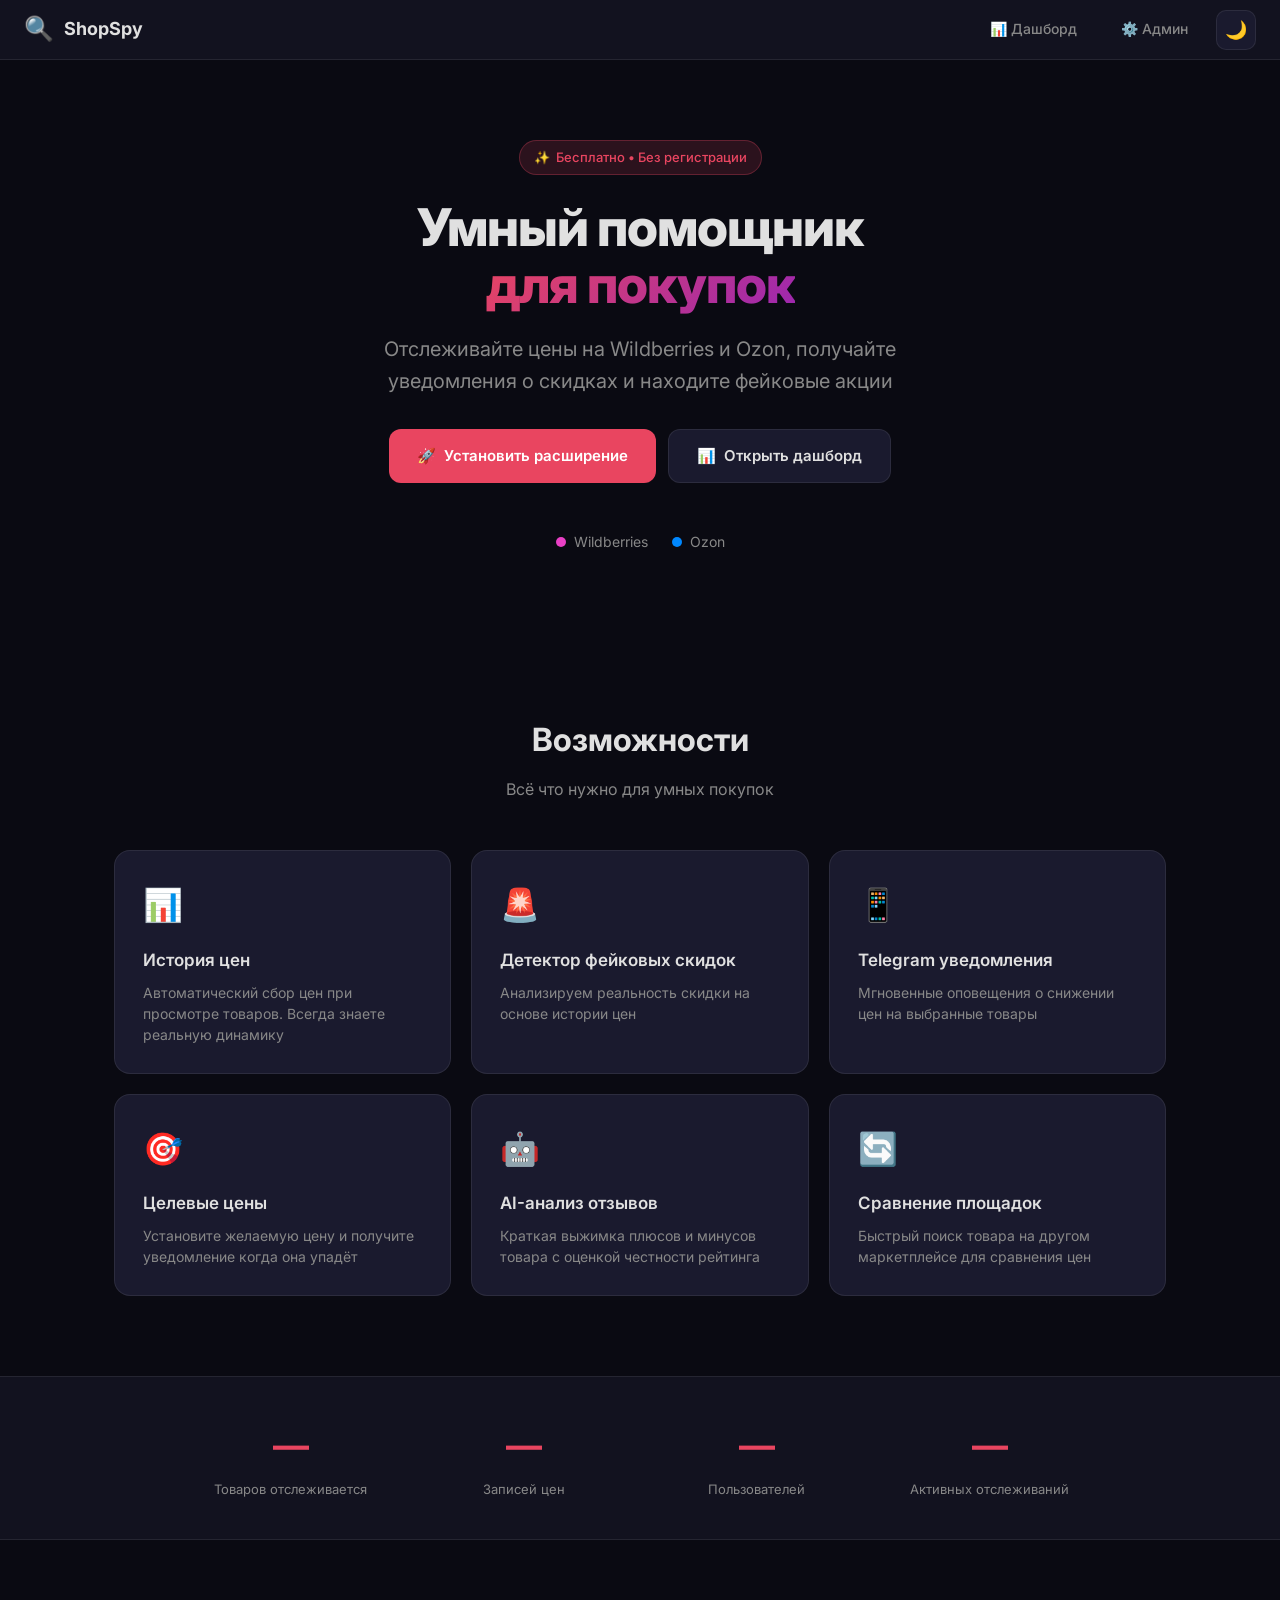
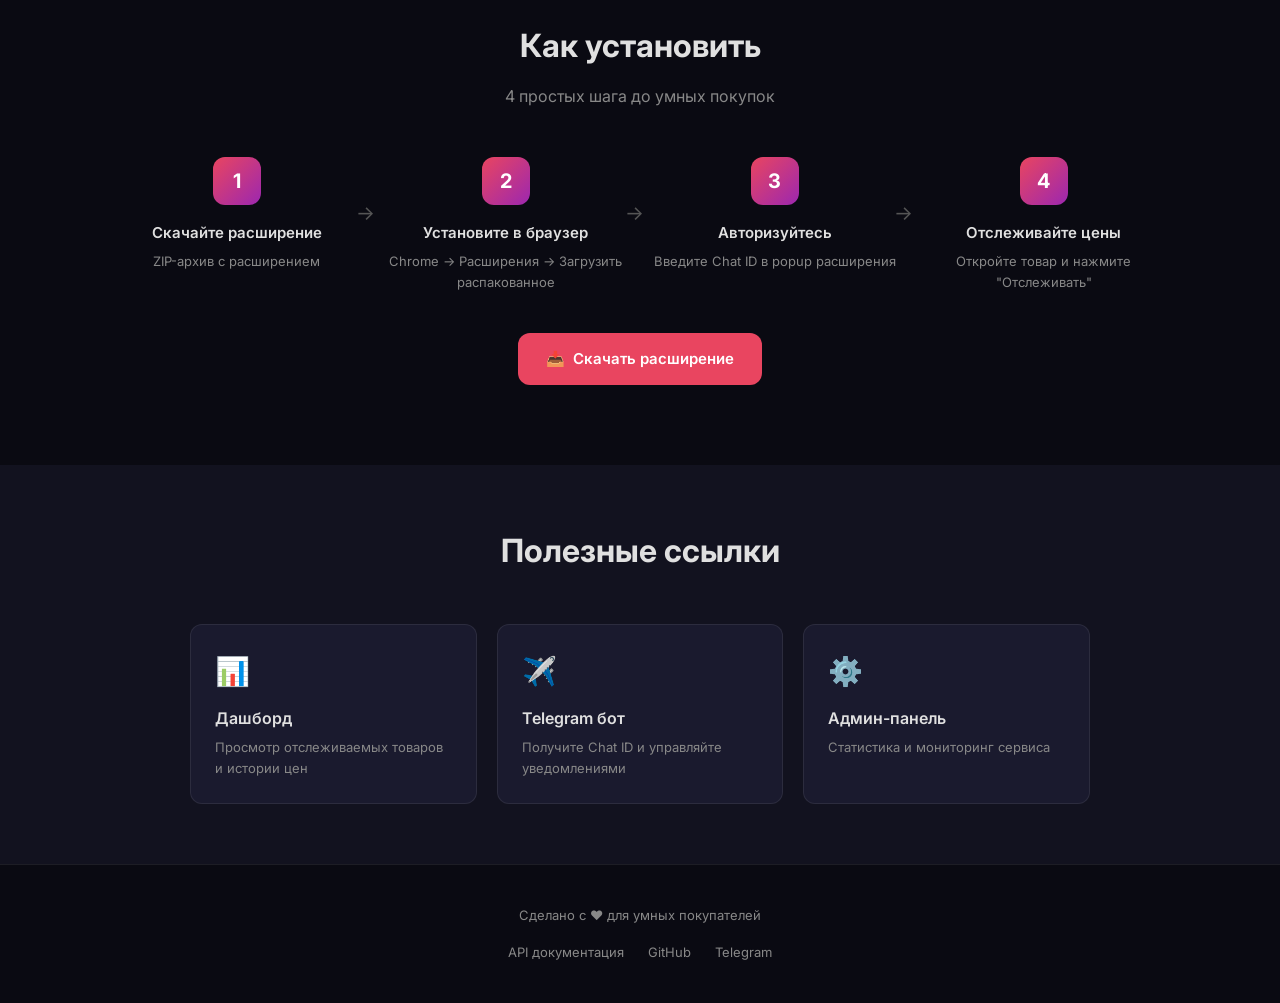
==== templates/index.html @ 230bd9a2 "add main page" ====
<!doctype html>
<html lang="ru">
<head>
    <meta charset="utf-8" />
    <meta name="viewport" content="width=device-width, initial-scale=1" />
    <title>ShopSpy — Умный помощник покупателя</title>
    <link href="https://fonts.googleapis.com/css2?family=Inter:wght@400;500;600;700;800&display=swap" rel="stylesheet" />
    <style>
        :root {
            --bg: #0a0a12;
            --bg-secondary: #12121f;
            --card: #1a1a2e;
            --border: rgba(255, 255, 255, 0.08);
            --accent: #e94560;
            --accent-hover: #d13a52;
            --green: #4caf50;
            --blue: #2196f3;
            --purple: #9c27b0;
            --telegram: #0088cc;
            --wb: #e940c5;
            --ozon: #0088ff;
            --text: #e0e0e0;
            --text-secondary: #888;
            --muted: #555;
        }

        [data-theme="light"] {
            --bg: #f8f9fa;
            --bg-secondary: #ffffff;
            --card: #ffffff;
            --border: rgba(0, 0, 0, 0.08);
            --text: #1a1a2e;
            --text-secondary: #666;
            --muted: #999;
        }

        * {
            margin: 0;
            padding: 0;
            box-sizing: border-box;
        }

        body {
            background: var(--bg);
            color: var(--text);
            font-family: "Inter", -apple-system, BlinkMacSystemFont, sans-serif;
            min-height: 100vh;
            line-height: 1.6;
        }

        .nav {
            background: var(--bg-secondary);
            border-bottom: 1px solid var(--border);
            padding: 0 24px;
            display: flex;
            align-items: center;
            justify-content: space-between;
            height: 60px;
            position: sticky;
            top: 0;
            z-index: 100;
        }

        .nav-brand {
            display: flex;
            align-items: center;
            gap: 10px;
            font-weight: 700;
            font-size: 18px;
            color: var(--text);
            text-decoration: none;
        }

        .nav-brand-icon {
            font-size: 24px;
        }

        .nav-actions {
            display: flex;
            align-items: center;
            gap: 12px;
        }

        .nav-link {
            padding: 8px 16px;
            border-radius: 8px;
            font-size: 14px;
            font-weight: 500;
            color: var(--text-secondary);
            text-decoration: none;
            transition: all 0.15s;
        }

        .nav-link:hover {
            background: var(--border);
            color: var(--text);
        }

        .theme-toggle {
            width: 40px;
            height: 40px;
            border-radius: 10px;
            border: 1px solid var(--border);
            background: var(--card);
            color: var(--text);
            font-size: 18px;
            cursor: pointer;
            display: flex;
            align-items: center;
            justify-content: center;
            transition: all 0.15s;
        }

        .theme-toggle:hover {
            background: var(--border);
        }

        .hero {
            padding: 80px 24px;
            text-align: center;
            max-width: 900px;
            margin: 0 auto;
        }

        .hero-badge {
            display: inline-flex;
            align-items: center;
            gap: 6px;
            padding: 6px 14px;
            background: rgba(233, 69, 96, 0.15);
            border: 1px solid rgba(233, 69, 96, 0.3);
            border-radius: 20px;
            font-size: 13px;
            font-weight: 500;
            color: var(--accent);
            margin-bottom: 24px;
        }

        .hero h1 {
            font-size: 52px;
            font-weight: 800;
            line-height: 1.1;
            margin-bottom: 20px;
            letter-spacing: -1px;
        }

        .hero h1 span {
            background: linear-gradient(135deg, var(--accent), var(--purple));
            -webkit-background-clip: text;
            -webkit-text-fill-color: transparent;
            background-clip: text;
        }

        .hero-subtitle {
            font-size: 20px;
            color: var(--text-secondary);
            max-width: 600px;
            margin: 0 auto 32px;
        }

        .hero-actions {
            display: flex;
            gap: 12px;
            justify-content: center;
            flex-wrap: wrap;
        }

        .btn {
            display: inline-flex;
            align-items: center;
            gap: 8px;
            padding: 14px 28px;
            border-radius: 12px;
            font-size: 15px;
            font-weight: 600;
            cursor: pointer;
            transition: all 0.15s;
            text-decoration: none;
            border: none;
        }

        .btn-primary {
            background: var(--accent);
            color: #fff;
        }

        .btn-primary:hover {
            background: var(--accent-hover);
            transform: translateY(-2px);
        }

        .btn-secondary {
            background: var(--card);
            color: var(--text);
            border: 1px solid var(--border);
        }

        .btn-secondary:hover {
            background: var(--border);
        }

        .platforms {
            display: flex;
            justify-content: center;
            gap: 24px;
            margin-top: 48px;
        }

        .platform-item {
            display: flex;
            align-items: center;
            gap: 8px;
            font-size: 14px;
            color: var(--text-secondary);
        }

        .platform-dot {
            width: 10px;
            height: 10px;
            border-radius: 50%;
        }

        .platform-dot.wb { background: var(--wb); }
        .platform-dot.ozon { background: var(--ozon); }

        .section {
            padding: 80px 24px;
            max-width: 1100px;
            margin: 0 auto;
        }

        .section-header {
            text-align: center;
            margin-bottom: 48px;
        }

        .section-title {
            font-size: 32px;
            font-weight: 700;
            margin-bottom: 12px;
        }

        .section-subtitle {
            font-size: 16px;
            color: var(--text-secondary);
        }

        .features-grid {
            display: grid;
            grid-template-columns: repeat(3, 1fr);
            gap: 20px;
        }

        .feature-card {
            background: var(--card);
            border: 1px solid var(--border);
            border-radius: 16px;
            padding: 28px;
            transition: all 0.2s;
        }

        .feature-card:hover {
            transform: translateY(-4px);
            border-color: rgba(255, 255, 255, 0.15);
        }

        .feature-icon {
            font-size: 32px;
            margin-bottom: 16px;
        }

        .feature-title {
            font-size: 17px;
            font-weight: 600;
            margin-bottom: 8px;
        }

        .feature-desc {
            font-size: 14px;
            color: var(--text-secondary);
            line-height: 1.5;
        }

        .steps {
            display: grid;
            grid-template-columns: repeat(4, 1fr);
            gap: 24px;
        }

        .step {
            text-align: center;
            position: relative;
        }

        .step:not(:last-child)::after {
            content: "→";
            position: absolute;
            right: -16px;
            top: 40px;
            font-size: 20px;
            color: var(--muted);
        }

        .step-num {
            width: 48px;
            height: 48px;
            border-radius: 12px;
            background: linear-gradient(135deg, var(--accent), var(--purple));
            color: #fff;
            font-size: 20px;
            font-weight: 700;
            display: flex;
            align-items: center;
            justify-content: center;
            margin: 0 auto 16px;
        }

        .step-title {
            font-size: 15px;
            font-weight: 600;
            margin-bottom: 6px;
        }

        .step-desc {
            font-size: 13px;
            color: var(--text-secondary);
        }

        .stats-bar {
            background: var(--bg-secondary);
            border-top: 1px solid var(--border);
            border-bottom: 1px solid var(--border);
            padding: 40px 24px;
        }

        .stats-grid {
            display: grid;
            grid-template-columns: repeat(4, 1fr);
            gap: 32px;
            max-width: 900px;
            margin: 0 auto;
            text-align: center;
        }

        .stat-value {
            font-size: 36px;
            font-weight: 700;
            color: var(--accent);
        }

        .stat-label {
            font-size: 13px;
            color: var(--text-secondary);
            margin-top: 4px;
        }

        .links-section {
            background: var(--bg-secondary);
            padding: 60px 24px;
        }

        .links-grid {
            display: grid;
            grid-template-columns: repeat(3, 1fr);
            gap: 20px;
            max-width: 900px;
            margin: 0 auto;
        }

        .link-card {
            background: var(--card);
            border: 1px solid var(--border);
            border-radius: 12px;
            padding: 24px;
            text-decoration: none;
            transition: all 0.15s;
        }

        .link-card:hover {
            border-color: var(--accent);
            transform: translateY(-2px);
        }

        .link-icon {
            font-size: 28px;
            margin-bottom: 12px;
        }

        .link-title {
            font-size: 16px;
            font-weight: 600;
            color: var(--text);
            margin-bottom: 6px;
        }

        .link-desc {
            font-size: 13px;
            color: var(--text-secondary);
        }

        .footer {
            padding: 40px 24px;
            text-align: center;
            border-top: 1px solid var(--border);
        }

        .footer-text {
            font-size: 13px;
            color: var(--text-secondary);
        }

        .footer-links {
            display: flex;
            justify-content: center;
            gap: 24px;
            margin-top: 16px;
        }

        .footer-links a {
            font-size: 13px;
            color: var(--text-secondary);
            text-decoration: none;
        }

        .footer-links a:hover {
            color: var(--accent);
        }

        @media (max-width: 900px) {
            .features-grid { grid-template-columns: repeat(2, 1fr); }
            .steps { grid-template-columns: repeat(2, 1fr); }
            .step:not(:last-child)::after { display: none; }
            .stats-grid { grid-template-columns: repeat(2, 1fr); }
            .links-grid { grid-template-columns: 1fr; }
        }

        @media (max-width: 600px) {
            .hero { padding: 60px 20px; }
            .hero h1 { font-size: 36px; }
            .hero-subtitle { font-size: 16px; }
            .features-grid { grid-template-columns: 1fr; }
            .steps { grid-template-columns: 1fr; }
            .stats-grid { grid-template-columns: 1fr 1fr; }
            .platforms { flex-direction: column; gap: 12px; }
        }
    </style>
</head>
<body>
    <nav class="nav">
        <a href="/" class="nav-brand">
            <span class="nav-brand-icon">🔍</span>
            <span>ShopSpy</span>
        </a>
        <div class="nav-actions">
            <a href="/dashboard" class="nav-link">📊 Дашборд</a>
            <a href="/admin" class="nav-link">⚙️ Админ</a>
            <button class="theme-toggle" onclick="toggleTheme()" id="theme-toggle">🌙</button>
        </div>
    </nav>

    <section class="hero">
        <div class="hero-badge">
            <span>✨</span>
            <span>Бесплатно • Без регистрации</span>
        </div>
        <h1>Умный помощник<br><span>для покупок</span></h1>
        <p class="hero-subtitle">
            Отслеживайте цены на Wildberries и Ozon, получайте уведомления о скидках и находите фейковые акции
        </p>
        <div class="hero-actions">
            <a href="#install" class="btn btn-primary">
                <span>🚀</span>
                <span>Установить расширение</span>
            </a>
            <a href="/dashboard" class="btn btn-secondary">
                <span>📊</span>
                <span>Открыть дашборд</span>
            </a>
        </div>
        <div class="platforms">
            <div class="platform-item">
                <div class="platform-dot wb"></div>
                <span>Wildberries</span>
            </div>
            <div class="platform-item">
                <div class="platform-dot ozon"></div>
                <span>Ozon</span>
            </div>
        </div>
    </section>

    <section class="section">
        <div class="section-header">
            <h2 class="section-title">Возможности</h2>
            <p class="section-subtitle">Всё что нужно для умных покупок</p>
        </div>
        <div class="features-grid">
            <div class="feature-card">
                <div class="feature-icon">📊</div>
                <h3 class="feature-title">История цен</h3>
                <p class="feature-desc">Автоматический сбор цен при просмотре товаров. Всегда знаете реальную динамику</p>
            </div>
            <div class="feature-card">
                <div class="feature-icon">🚨</div>
                <h3 class="feature-title">Детектор фейковых скидок</h3>
                <p class="feature-desc">Анализируем реальность скидки на основе истории цен</p>
            </div>
            <div class="feature-card">
                <div class="feature-icon">📱</div>
                <h3 class="feature-title">Telegram уведомления</h3>
                <p class="feature-desc">Мгновенные оповещения о снижении цен на выбранные товары</p>
            </div>
            <div class="feature-card">
                <div class="feature-icon">🎯</div>
                <h3 class="feature-title">Целевые цены</h3>
                <p class="feature-desc">Установите желаемую цену и получите уведомление когда она упадёт</p>
            </div>
            <div class="feature-card">
                <div class="feature-icon">🤖</div>
                <h3 class="feature-title">AI-анализ отзывов</h3>
                <p class="feature-desc">Краткая выжимка плюсов и минусов товара с оценкой честности рейтинга</p>
            </div>
            <div class="feature-card">
                <div class="feature-icon">🔄</div>
                <h3 class="feature-title">Сравнение площадок</h3>
                <p class="feature-desc">Быстрый поиск товара на другом маркетплейсе для сравнения цен</p>
            </div>
        </div>
    </section>

    <section class="stats-bar">
        <div class="stats-grid">
            <div>
                <div class="stat-value" id="stat-products">—</div>
                <div class="stat-label">Товаров отслеживается</div>
            </div>
            <div>
                <div class="stat-value" id="stat-records">—</div>
                <div class="stat-label">Записей цен</div>
            </div>
            <div>
                <div class="stat-value" id="stat-users">—</div>
                <div class="stat-label">Пользователей</div>
            </div>
            <div>
                <div class="stat-value" id="stat-alerts">—</div>
                <div class="stat-label">Активных отслеживаний</div>
            </div>
        </div>
    </section>

    <section class="section" id="install">
        <div class="section-header">
            <h2 class="section-title">Как установить</h2>
            <p class="section-subtitle">4 простых шага до умных покупок</p>
        </div>
        <div class="steps">
            <div class="step">
                <div class="step-num">1</div>
                <h3 class="step-title">Скачайте расширение</h3>
                <p class="step-desc">ZIP-архив с расширением</p>
            </div>
            <div class="step">
                <div class="step-num">2</div>
                <h3 class="step-title">Установите в браузер</h3>
                <p class="step-desc">Chrome → Расширения → Загрузить распакованное</p>
            </div>
            <div class="step">
                <div class="step-num">3</div>
                <h3 class="step-title">Авторизуйтесь</h3>
                <p class="step-desc">Введите Chat ID в popup расширения</p>
            </div>
            <div class="step">
                <div class="step-num">4</div>
                <h3 class="step-title">Отслеживайте цены</h3>
                <p class="step-desc">Откройте товар и нажмите "Отслеживать"</p>
            </div>
        </div>
        <div style="text-align: center; margin-top: 40px;">
            <a href="/dist/shopspy-extension.zip" class="btn btn-primary" download>
                <span>📥</span>
                <span>Скачать расширение</span>
            </a>
        </div>
    </section>

    <section class="links-section">
        <div class="section-header">
            <h2 class="section-title">Полезные ссылки</h2>
        </div>
        <div class="links-grid">
            <a href="/dashboard" class="link-card">
                <div class="link-icon">📊</div>
                <h3 class="link-title">Дашборд</h3>
                <p class="link-desc">Просмотр отслеживаемых товаров и истории цен</p>
            </a>
            <a href="https://t.me/shopspy_bot" target="_blank" class="link-card">
                <div class="link-icon">✈️</div>
                <h3 class="link-title">Telegram бот</h3>
                <p class="link-desc">Получите Chat ID и управляйте уведомлениями</p>
            </a>
            <a href="/admin" class="link-card">
                <div class="link-icon">⚙️</div>
                <h3 class="link-title">Админ-панель</h3>
                <p class="link-desc">Статистика и мониторинг сервиса</p>
            </a>
        </div>
    </section>

    <footer class="footer">
        <p class="footer-text">Сделано с ❤️ для умных покупателей</p>
        <div class="footer-links">
            <a href="/docs">API документация</a>
            <a href="https://github.com" target="_blank">GitHub</a>
            <a href="https://t.me/shopspy_bot" target="_blank">Telegram</a>
        </div>
    </footer>

    <script>
        function toggleTheme() {
            const html = document.documentElement;
            const btn = document.getElementById('theme-toggle');
            const isDark = html.getAttribute('data-theme') !== 'light';
            html.setAttribute('data-theme', isDark ? 'light' : 'dark');
            btn.textContent = isDark ? '☀️' : '🌙';
            localStorage.setItem('theme', isDark ? 'light' : 'dark');
        }

        (function() {
            const saved = localStorage.getItem('theme');
            if (saved) {
                document.documentElement.setAttribute('data-theme', saved);
                document.getElementById('theme-toggle').textContent = saved === 'light' ? '☀️' : '🌙';
            }
        })();

        async function loadStats() {
            try {
                const resp = await fetch('/api/stats');
                const data = await resp.json();
                document.getElementById('stat-products').textContent = data.unique_products || 0;
                document.getElementById('stat-records').textContent = data.total_records || 0;
                document.getElementById('stat-users').textContent = data.telegram_users || 0;
                document.getElementById('stat-alerts').textContent = data.active_alerts || 0;
            } catch (e) {
                console.error('Failed to load stats:', e);
            }
        }

        document.addEventListener('DOMContentLoaded', loadStats);
    </script>
</body>
</html>
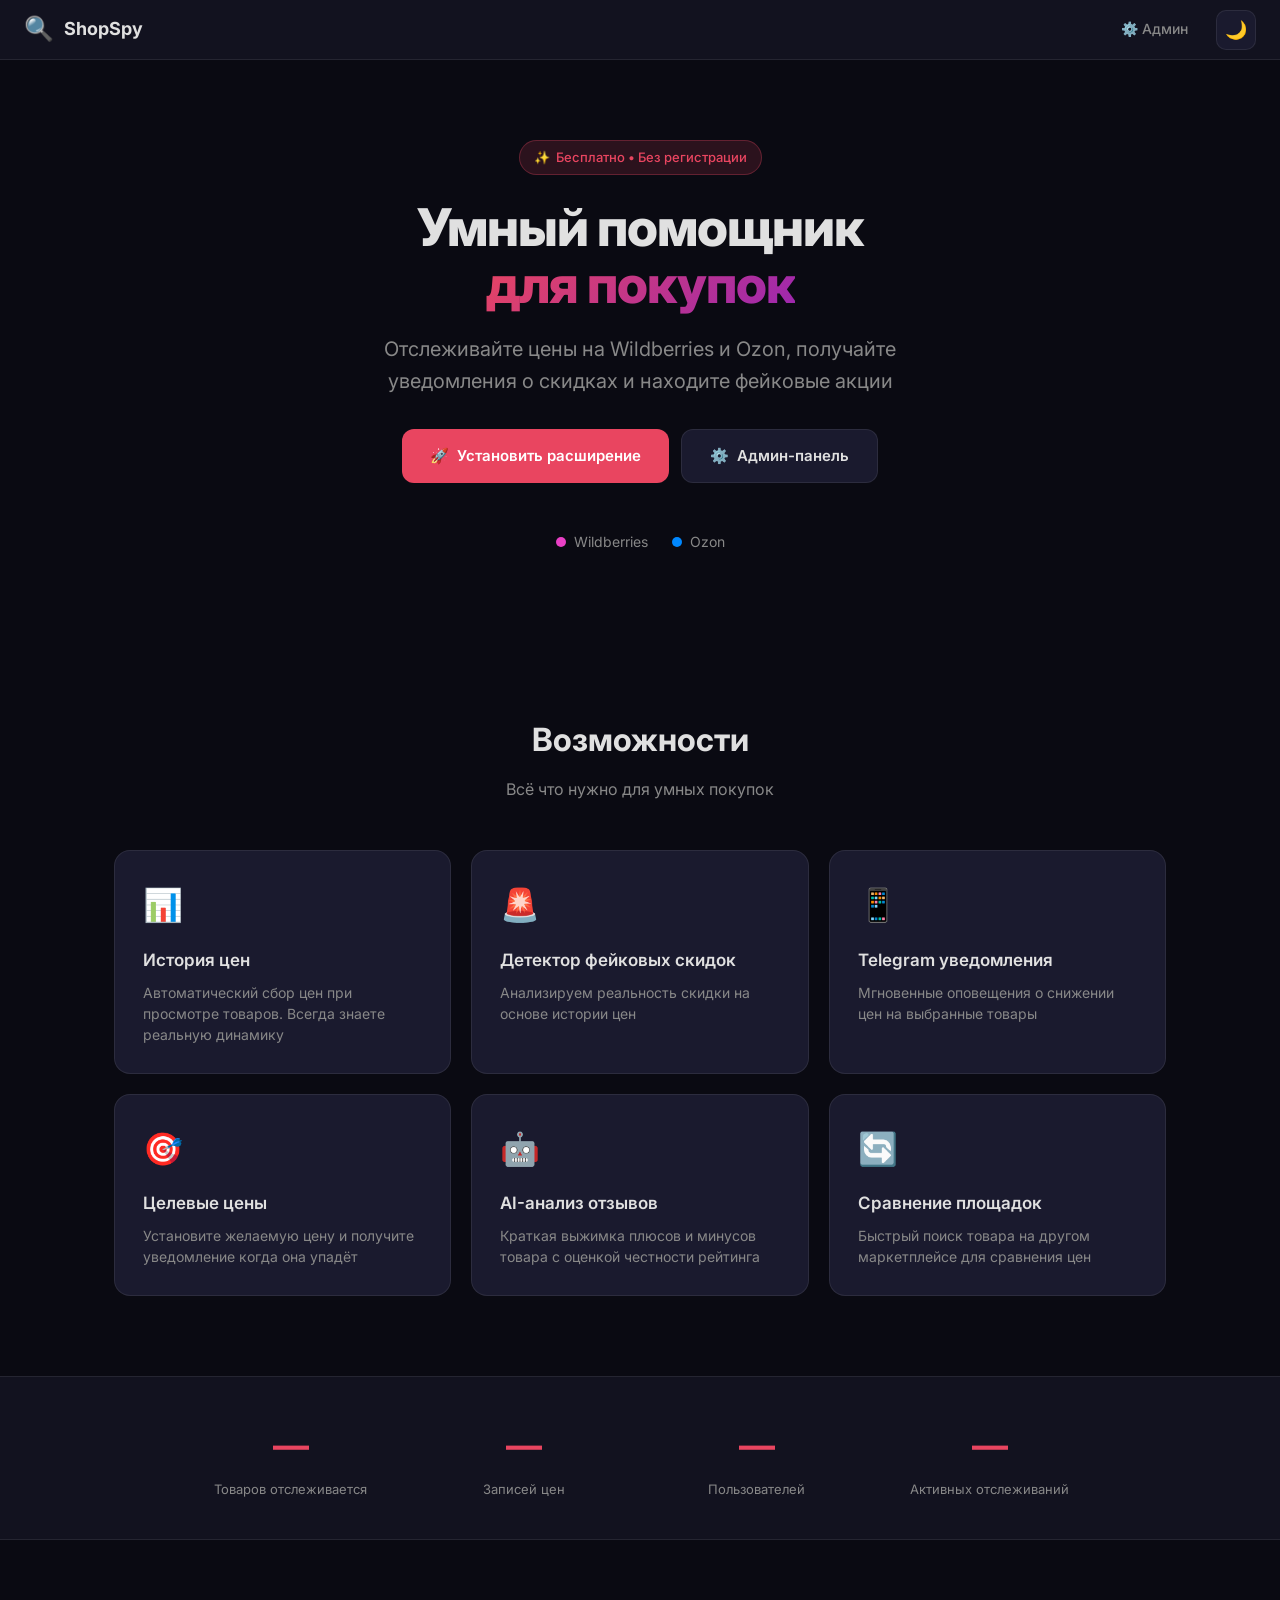
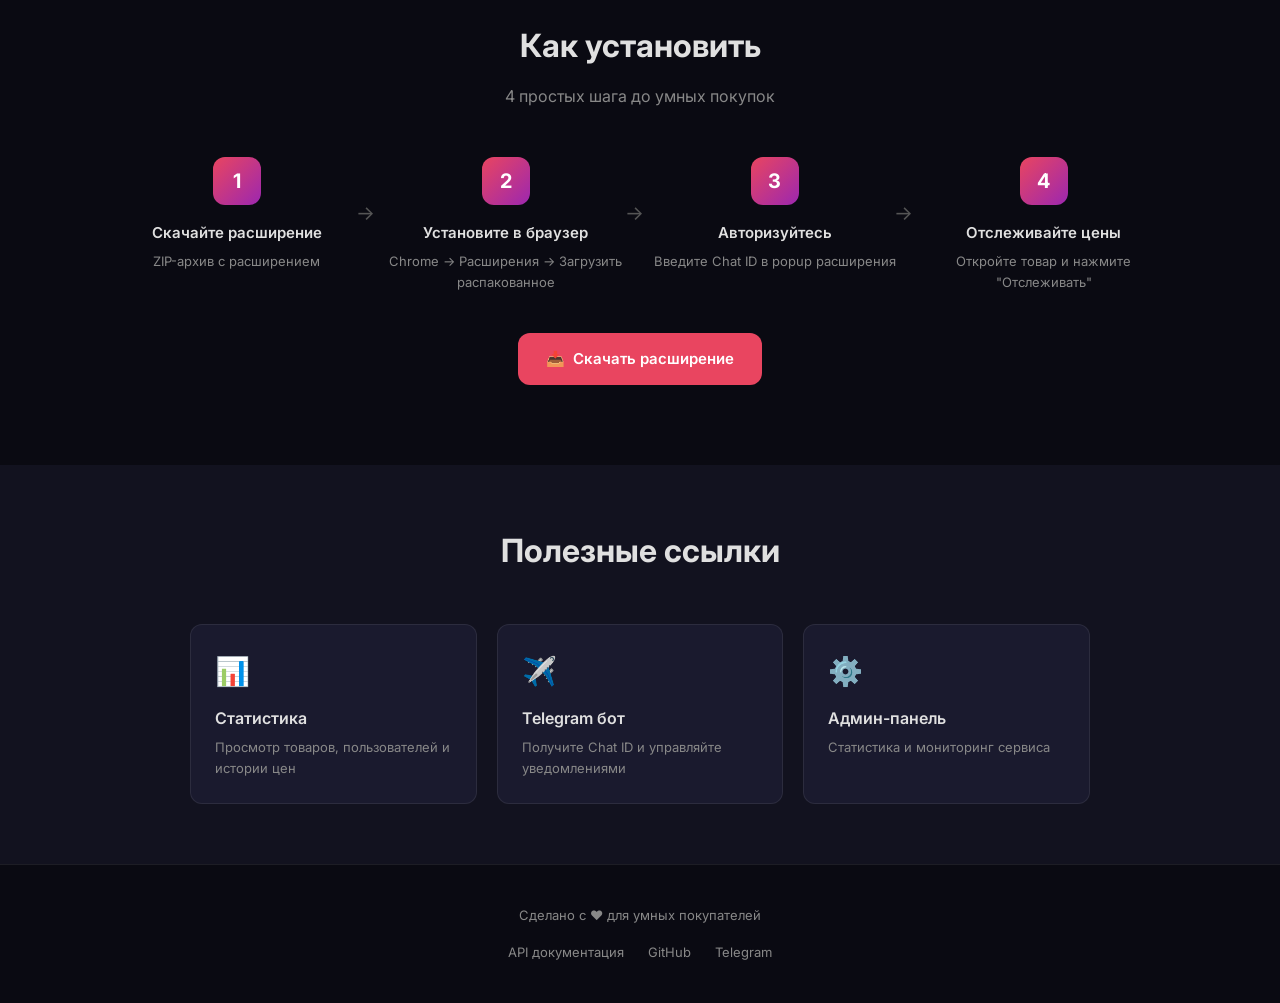
==== commit e12e5f5b: "new frontend" ====
--- a/templates/index.html
+++ b/templates/index.html
@@ -1,653 +1,740 @@
 <!doctype html>
 <html lang="ru">
-<head>
-    <meta charset="utf-8" />
-    <meta name="viewport" content="width=device-width, initial-scale=1" />
-    <title>ShopSpy — Умный помощник покупателя</title>
-    <link href="https://fonts.googleapis.com/css2?family=Inter:wght@400;500;600;700;800&display=swap" rel="stylesheet" />
-    <style>
-        :root {
-            --bg: #0a0a12;
-            --bg-secondary: #12121f;
-            --card: #1a1a2e;
-            --border: rgba(255, 255, 255, 0.08);
-            --accent: #e94560;
-            --accent-hover: #d13a52;
-            --green: #4caf50;
-            --blue: #2196f3;
-            --purple: #9c27b0;
-            --telegram: #0088cc;
-            --wb: #e940c5;
-            --ozon: #0088ff;
-            --text: #e0e0e0;
-            --text-secondary: #888;
-            --muted: #555;
-        }
-
-        [data-theme="light"] {
-            --bg: #f8f9fa;
-            --bg-secondary: #ffffff;
-            --card: #ffffff;
-            --border: rgba(0, 0, 0, 0.08);
-            --text: #1a1a2e;
-            --text-secondary: #666;
-            --muted: #999;
-        }
-
-        * {
-            margin: 0;
-            padding: 0;
-            box-sizing: border-box;
-        }
-
-        body {
-            background: var(--bg);
-            color: var(--text);
-            font-family: "Inter", -apple-system, BlinkMacSystemFont, sans-serif;
-            min-height: 100vh;
-            line-height: 1.6;
-        }
-
-        .nav {
-            background: var(--bg-secondary);
-            border-bottom: 1px solid var(--border);
-            padding: 0 24px;
-            display: flex;
-            align-items: center;
-            justify-content: space-between;
-            height: 60px;
-            position: sticky;
-            top: 0;
-            z-index: 100;
-        }
-
-        .nav-brand {
-            display: flex;
-            align-items: center;
-            gap: 10px;
-            font-weight: 700;
-            font-size: 18px;
-            color: var(--text);
-            text-decoration: none;
-        }
-
-        .nav-brand-icon {
-            font-size: 24px;
-        }
-
-        .nav-actions {
-            display: flex;
-            align-items: center;
-            gap: 12px;
-        }
-
-        .nav-link {
-            padding: 8px 16px;
-            border-radius: 8px;
-            font-size: 14px;
-            font-weight: 500;
-            color: var(--text-secondary);
-            text-decoration: none;
-            transition: all 0.15s;
-        }
-
-        .nav-link:hover {
-            background: var(--border);
-            color: var(--text);
-        }
-
-        .theme-toggle {
-            width: 40px;
-            height: 40px;
-            border-radius: 10px;
-            border: 1px solid var(--border);
-            background: var(--card);
-            color: var(--text);
-            font-size: 18px;
-            cursor: pointer;
-            display: flex;
-            align-items: center;
-            justify-content: center;
-            transition: all 0.15s;
-        }
-
-        .theme-toggle:hover {
-            background: var(--border);
-        }
-
-        .hero {
-            padding: 80px 24px;
-            text-align: center;
-            max-width: 900px;
-            margin: 0 auto;
-        }
-
-        .hero-badge {
-            display: inline-flex;
-            align-items: center;
-            gap: 6px;
-            padding: 6px 14px;
-            background: rgba(233, 69, 96, 0.15);
-            border: 1px solid rgba(233, 69, 96, 0.3);
-            border-radius: 20px;
-            font-size: 13px;
-            font-weight: 500;
-            color: var(--accent);
-            margin-bottom: 24px;
-        }
-
-        .hero h1 {
-            font-size: 52px;
-            font-weight: 800;
-            line-height: 1.1;
-            margin-bottom: 20px;
-            letter-spacing: -1px;
-        }
-
-        .hero h1 span {
-            background: linear-gradient(135deg, var(--accent), var(--purple));
-            -webkit-background-clip: text;
-            -webkit-text-fill-color: transparent;
-            background-clip: text;
-        }
-
-        .hero-subtitle {
-            font-size: 20px;
-            color: var(--text-secondary);
-            max-width: 600px;
-            margin: 0 auto 32px;
-        }
-
-        .hero-actions {
-            display: flex;
-            gap: 12px;
-            justify-content: center;
-            flex-wrap: wrap;
-        }
-
-        .btn {
-            display: inline-flex;
-            align-items: center;
-            gap: 8px;
-            padding: 14px 28px;
-            border-radius: 12px;
-            font-size: 15px;
-            font-weight: 600;
-            cursor: pointer;
-            transition: all 0.15s;
-            text-decoration: none;
-            border: none;
-        }
-
-        .btn-primary {
-            background: var(--accent);
-            color: #fff;
-        }
-
-        .btn-primary:hover {
-            background: var(--accent-hover);
-            transform: translateY(-2px);
-        }
-
-        .btn-secondary {
-            background: var(--card);
-            color: var(--text);
-            border: 1px solid var(--border);
-        }
-
-        .btn-secondary:hover {
-            background: var(--border);
-        }
-
-        .platforms {
-            display: flex;
-            justify-content: center;
-            gap: 24px;
-            margin-top: 48px;
-        }
-
-        .platform-item {
-            display: flex;
-            align-items: center;
-            gap: 8px;
-            font-size: 14px;
-            color: var(--text-secondary);
-        }
-
-        .platform-dot {
-            width: 10px;
-            height: 10px;
-            border-radius: 50%;
-        }
-
-        .platform-dot.wb { background: var(--wb); }
-        .platform-dot.ozon { background: var(--ozon); }
-
-        .section {
-            padding: 80px 24px;
-            max-width: 1100px;
-            margin: 0 auto;
-        }
-
-        .section-header {
-            text-align: center;
-            margin-bottom: 48px;
-        }
-
-        .section-title {
-            font-size: 32px;
-            font-weight: 700;
-            margin-bottom: 12px;
-        }
-
-        .section-subtitle {
-            font-size: 16px;
-            color: var(--text-secondary);
-        }
-
-        .features-grid {
-            display: grid;
-            grid-template-columns: repeat(3, 1fr);
-            gap: 20px;
-        }
-
-        .feature-card {
-            background: var(--card);
-            border: 1px solid var(--border);
-            border-radius: 16px;
-            padding: 28px;
-            transition: all 0.2s;
-        }
-
-        .feature-card:hover {
-            transform: translateY(-4px);
-            border-color: rgba(255, 255, 255, 0.15);
-        }
-
-        .feature-icon {
-            font-size: 32px;
-            margin-bottom: 16px;
-        }
-
-        .feature-title {
-            font-size: 17px;
-            font-weight: 600;
-            margin-bottom: 8px;
-        }
-
-        .feature-desc {
-            font-size: 14px;
-            color: var(--text-secondary);
-            line-height: 1.5;
-        }
-
-        .steps {
-            display: grid;
-            grid-template-columns: repeat(4, 1fr);
-            gap: 24px;
-        }
-
-        .step {
-            text-align: center;
-            position: relative;
-        }
-
-        .step:not(:last-child)::after {
-            content: "→";
-            position: absolute;
-            right: -16px;
-            top: 40px;
-            font-size: 20px;
-            color: var(--muted);
-        }
-
-        .step-num {
-            width: 48px;
-            height: 48px;
-            border-radius: 12px;
-            background: linear-gradient(135deg, var(--accent), var(--purple));
-            color: #fff;
-            font-size: 20px;
-            font-weight: 700;
-            display: flex;
-            align-items: center;
-            justify-content: center;
-            margin: 0 auto 16px;
-        }
-
-        .step-title {
-            font-size: 15px;
-            font-weight: 600;
-            margin-bottom: 6px;
-        }
-
-        .step-desc {
-            font-size: 13px;
-            color: var(--text-secondary);
-        }
-
-        .stats-bar {
-            background: var(--bg-secondary);
-            border-top: 1px solid var(--border);
-            border-bottom: 1px solid var(--border);
-            padding: 40px 24px;
-        }
-
-        .stats-grid {
-            display: grid;
-            grid-template-columns: repeat(4, 1fr);
-            gap: 32px;
-            max-width: 900px;
-            margin: 0 auto;
-            text-align: center;
-        }
-
-        .stat-value {
-            font-size: 36px;
-            font-weight: 700;
-            color: var(--accent);
-        }
-
-        .stat-label {
-            font-size: 13px;
-            color: var(--text-secondary);
-            margin-top: 4px;
-        }
-
-        .links-section {
-            background: var(--bg-secondary);
-            padding: 60px 24px;
-        }
-
-        .links-grid {
-            display: grid;
-            grid-template-columns: repeat(3, 1fr);
-            gap: 20px;
-            max-width: 900px;
-            margin: 0 auto;
-        }
-
-        .link-card {
-            background: var(--card);
-            border: 1px solid var(--border);
-            border-radius: 12px;
-            padding: 24px;
-            text-decoration: none;
-            transition: all 0.15s;
-        }
-
-        .link-card:hover {
-            border-color: var(--accent);
-            transform: translateY(-2px);
-        }
-
-        .link-icon {
-            font-size: 28px;
-            margin-bottom: 12px;
-        }
-
-        .link-title {
-            font-size: 16px;
-            font-weight: 600;
-            color: var(--text);
-            margin-bottom: 6px;
-        }
-
-        .link-desc {
-            font-size: 13px;
-            color: var(--text-secondary);
-        }
-
-        .footer {
-            padding: 40px 24px;
-            text-align: center;
-            border-top: 1px solid var(--border);
-        }
-
-        .footer-text {
-            font-size: 13px;
-            color: var(--text-secondary);
-        }
-
-        .footer-links {
-            display: flex;
-            justify-content: center;
-            gap: 24px;
-            margin-top: 16px;
-        }
-
-        .footer-links a {
-            font-size: 13px;
-            color: var(--text-secondary);
-            text-decoration: none;
-        }
-
-        .footer-links a:hover {
-            color: var(--accent);
-        }
-
-        @media (max-width: 900px) {
-            .features-grid { grid-template-columns: repeat(2, 1fr); }
-            .steps { grid-template-columns: repeat(2, 1fr); }
-            .step:not(:last-child)::after { display: none; }
-            .stats-grid { grid-template-columns: repeat(2, 1fr); }
-            .links-grid { grid-template-columns: 1fr; }
-        }
-
-        @media (max-width: 600px) {
-            .hero { padding: 60px 20px; }
-            .hero h1 { font-size: 36px; }
-            .hero-subtitle { font-size: 16px; }
-            .features-grid { grid-template-columns: 1fr; }
-            .steps { grid-template-columns: 1fr; }
-            .stats-grid { grid-template-columns: 1fr 1fr; }
-            .platforms { flex-direction: column; gap: 12px; }
-        }
-    </style>
-</head>
-<body>
-    <nav class="nav">
-        <a href="/" class="nav-brand">
-            <span class="nav-brand-icon">🔍</span>
-            <span>ShopSpy</span>
-        </a>
-        <div class="nav-actions">
-            <a href="/dashboard" class="nav-link">📊 Дашборд</a>
-            <a href="/admin" class="nav-link">⚙️ Админ</a>
-            <button class="theme-toggle" onclick="toggleTheme()" id="theme-toggle">🌙</button>
-        </div>
-    </nav>
-
-    <section class="hero">
-        <div class="hero-badge">
-            <span>✨</span>
-            <span>Бесплатно • Без регистрации</span>
-        </div>
-        <h1>Умный помощник<br><span>для покупок</span></h1>
-        <p class="hero-subtitle">
-            Отслеживайте цены на Wildberries и Ozon, получайте уведомления о скидках и находите фейковые акции
-        </p>
-        <div class="hero-actions">
-            <a href="#install" class="btn btn-primary">
-                <span>🚀</span>
-                <span>Установить расширение</span>
+    <head>
+        <meta charset="utf-8" />
+        <meta name="viewport" content="width=device-width, initial-scale=1" />
+        <title>ShopSpy — Умный помощник покупателя</title>
+        <link
+            href="https://fonts.googleapis.com/css2?family=Inter:wght@400;500;600;700;800&display=swap"
+            rel="stylesheet"
+        />
+        <style>
+            :root {
+                --bg: #0a0a12;
+                --bg-secondary: #12121f;
+                --card: #1a1a2e;
+                --border: rgba(255, 255, 255, 0.08);
+                --accent: #e94560;
+                --accent-hover: #d13a52;
+                --green: #4caf50;
+                --blue: #2196f3;
+                --purple: #9c27b0;
+                --telegram: #0088cc;
+                --wb: #e940c5;
+                --ozon: #0088ff;
+                --text: #e0e0e0;
+                --text-secondary: #888;
+                --muted: #555;
+            }
+
+            [data-theme="light"] {
+                --bg: #f8f9fa;
+                --bg-secondary: #ffffff;
+                --card: #ffffff;
+                --border: rgba(0, 0, 0, 0.08);
+                --text: #1a1a2e;
+                --text-secondary: #666;
+                --muted: #999;
+            }
+
+            * {
+                margin: 0;
+                padding: 0;
+                box-sizing: border-box;
+            }
+
+            body {
+                background: var(--bg);
+                color: var(--text);
+                font-family:
+                    "Inter",
+                    -apple-system,
+                    BlinkMacSystemFont,
+                    sans-serif;
+                min-height: 100vh;
+                line-height: 1.6;
+            }
+
+            .nav {
+                background: var(--bg-secondary);
+                border-bottom: 1px solid var(--border);
+                padding: 0 24px;
+                display: flex;
+                align-items: center;
+                justify-content: space-between;
+                height: 60px;
+                position: sticky;
+                top: 0;
+                z-index: 100;
+            }
+
+            .nav-brand {
+                display: flex;
+                align-items: center;
+                gap: 10px;
+                font-weight: 700;
+                font-size: 18px;
+                color: var(--text);
+                text-decoration: none;
+            }
+
+            .nav-brand-icon {
+                font-size: 24px;
+            }
+
+            .nav-actions {
+                display: flex;
+                align-items: center;
+                gap: 12px;
+            }
+
+            .nav-link {
+                padding: 8px 16px;
+                border-radius: 8px;
+                font-size: 14px;
+                font-weight: 500;
+                color: var(--text-secondary);
+                text-decoration: none;
+                transition: all 0.15s;
+            }
+
+            .nav-link:hover {
+                background: var(--border);
+                color: var(--text);
+            }
+
+            .theme-toggle {
+                width: 40px;
+                height: 40px;
+                border-radius: 10px;
+                border: 1px solid var(--border);
+                background: var(--card);
+                color: var(--text);
+                font-size: 18px;
+                cursor: pointer;
+                display: flex;
+                align-items: center;
+                justify-content: center;
+                transition: all 0.15s;
+            }
+
+            .theme-toggle:hover {
+                background: var(--border);
+            }
+
+            .hero {
+                padding: 80px 24px;
+                text-align: center;
+                max-width: 900px;
+                margin: 0 auto;
+            }
+
+            .hero-badge {
+                display: inline-flex;
+                align-items: center;
+                gap: 6px;
+                padding: 6px 14px;
+                background: rgba(233, 69, 96, 0.15);
+                border: 1px solid rgba(233, 69, 96, 0.3);
+                border-radius: 20px;
+                font-size: 13px;
+                font-weight: 500;
+                color: var(--accent);
+                margin-bottom: 24px;
+            }
+
+            .hero h1 {
+                font-size: 52px;
+                font-weight: 800;
+                line-height: 1.1;
+                margin-bottom: 20px;
+                letter-spacing: -1px;
+            }
+
+            .hero h1 span {
+                background: linear-gradient(
+                    135deg,
+                    var(--accent),
+                    var(--purple)
+                );
+                -webkit-background-clip: text;
+                -webkit-text-fill-color: transparent;
+                background-clip: text;
+            }
+
+            .hero-subtitle {
+                font-size: 20px;
+                color: var(--text-secondary);
+                max-width: 600px;
+                margin: 0 auto 32px;
+            }
+
+            .hero-actions {
+                display: flex;
+                gap: 12px;
+                justify-content: center;
+                flex-wrap: wrap;
+            }
+
+            .btn {
+                display: inline-flex;
+                align-items: center;
+                gap: 8px;
+                padding: 14px 28px;
+                border-radius: 12px;
+                font-size: 15px;
+                font-weight: 600;
+                cursor: pointer;
+                transition: all 0.15s;
+                text-decoration: none;
+                border: none;
+            }
+
+            .btn-primary {
+                background: var(--accent);
+                color: #fff;
+            }
+
+            .btn-primary:hover {
+                background: var(--accent-hover);
+                transform: translateY(-2px);
+            }
+
+            .btn-secondary {
+                background: var(--card);
+                color: var(--text);
+                border: 1px solid var(--border);
+            }
+
+            .btn-secondary:hover {
+                background: var(--border);
+            }
+
+            .platforms {
+                display: flex;
+                justify-content: center;
+                gap: 24px;
+                margin-top: 48px;
+            }
+
+            .platform-item {
+                display: flex;
+                align-items: center;
+                gap: 8px;
+                font-size: 14px;
+                color: var(--text-secondary);
+            }
+
+            .platform-dot {
+                width: 10px;
+                height: 10px;
+                border-radius: 50%;
+            }
+
+            .platform-dot.wb {
+                background: var(--wb);
+            }
+            .platform-dot.ozon {
+                background: var(--ozon);
+            }
+
+            .section {
+                padding: 80px 24px;
+                max-width: 1100px;
+                margin: 0 auto;
+            }
+
+            .section-header {
+                text-align: center;
+                margin-bottom: 48px;
+            }
+
+            .section-title {
+                font-size: 32px;
+                font-weight: 700;
+                margin-bottom: 12px;
+            }
+
+            .section-subtitle {
+                font-size: 16px;
+                color: var(--text-secondary);
+            }
+
+            .features-grid {
+                display: grid;
+                grid-template-columns: repeat(3, 1fr);
+                gap: 20px;
+            }
+
+            .feature-card {
+                background: var(--card);
+                border: 1px solid var(--border);
+                border-radius: 16px;
+                padding: 28px;
+                transition: all 0.2s;
+            }
+
+            .feature-card:hover {
+                transform: translateY(-4px);
+                border-color: rgba(255, 255, 255, 0.15);
+            }
+
+            .feature-icon {
+                font-size: 32px;
+                margin-bottom: 16px;
+            }
+
+            .feature-title {
+                font-size: 17px;
+                font-weight: 600;
+                margin-bottom: 8px;
+            }
+
+            .feature-desc {
+                font-size: 14px;
+                color: var(--text-secondary);
+                line-height: 1.5;
+            }
+
+            .steps {
+                display: grid;
+                grid-template-columns: repeat(4, 1fr);
+                gap: 24px;
+            }
+
+            .step {
+                text-align: center;
+                position: relative;
+            }
+
+            .step:not(:last-child)::after {
+                content: "→";
+                position: absolute;
+                right: -16px;
+                top: 40px;
+                font-size: 20px;
+                color: var(--muted);
+            }
+
+            .step-num {
+                width: 48px;
+                height: 48px;
+                border-radius: 12px;
+                background: linear-gradient(
+                    135deg,
+                    var(--accent),
+                    var(--purple)
+                );
+                color: #fff;
+                font-size: 20px;
+                font-weight: 700;
+                display: flex;
+                align-items: center;
+                justify-content: center;
+                margin: 0 auto 16px;
+            }
+
+            .step-title {
+                font-size: 15px;
+                font-weight: 600;
+                margin-bottom: 6px;
+            }
+
+            .step-desc {
+                font-size: 13px;
+                color: var(--text-secondary);
+            }
+
+            .stats-bar {
+                background: var(--bg-secondary);
+                border-top: 1px solid var(--border);
+                border-bottom: 1px solid var(--border);
+                padding: 40px 24px;
+            }
+
+            .stats-grid {
+                display: grid;
+                grid-template-columns: repeat(4, 1fr);
+                gap: 32px;
+                max-width: 900px;
+                margin: 0 auto;
+                text-align: center;
+            }
+
+            .stat-value {
+                font-size: 36px;
+                font-weight: 700;
+                color: var(--accent);
+            }
+
+            .stat-label {
+                font-size: 13px;
+                color: var(--text-secondary);
+                margin-top: 4px;
+            }
+
+            .links-section {
+                background: var(--bg-secondary);
+                padding: 60px 24px;
+            }
+
+            .links-grid {
+                display: grid;
+                grid-template-columns: repeat(3, 1fr);
+                gap: 20px;
+                max-width: 900px;
+                margin: 0 auto;
+            }
+
+            .link-card {
+                background: var(--card);
+                border: 1px solid var(--border);
+                border-radius: 12px;
+                padding: 24px;
+                text-decoration: none;
+                transition: all 0.15s;
+            }
+
+            .link-card:hover {
+                border-color: var(--accent);
+                transform: translateY(-2px);
+            }
+
+            .link-icon {
+                font-size: 28px;
+                margin-bottom: 12px;
+            }
+
+            .link-title {
+                font-size: 16px;
+                font-weight: 600;
+                color: var(--text);
+                margin-bottom: 6px;
+            }
+
+            .link-desc {
+                font-size: 13px;
+                color: var(--text-secondary);
+            }
+
+            .footer {
+                padding: 40px 24px;
+                text-align: center;
+                border-top: 1px solid var(--border);
+            }
+
+            .footer-text {
+                font-size: 13px;
+                color: var(--text-secondary);
+            }
+
+            .footer-links {
+                display: flex;
+                justify-content: center;
+                gap: 24px;
+                margin-top: 16px;
+            }
+
+            .footer-links a {
+                font-size: 13px;
+                color: var(--text-secondary);
+                text-decoration: none;
+            }
+
+            .footer-links a:hover {
+                color: var(--accent);
+            }
+
+            @media (max-width: 900px) {
+                .features-grid {
+                    grid-template-columns: repeat(2, 1fr);
+                }
+                .steps {
+                    grid-template-columns: repeat(2, 1fr);
+                }
+                .step:not(:last-child)::after {
+                    display: none;
+                }
+                .stats-grid {
+                    grid-template-columns: repeat(2, 1fr);
+                }
+                .links-grid {
+                    grid-template-columns: 1fr;
+                }
+            }
+
+            @media (max-width: 600px) {
+                .hero {
+                    padding: 60px 20px;
+                }
+                .hero h1 {
+                    font-size: 36px;
+                }
+                .hero-subtitle {
+                    font-size: 16px;
+                }
+                .features-grid {
+                    grid-template-columns: 1fr;
+                }
+                .steps {
+                    grid-template-columns: 1fr;
+                }
+                .stats-grid {
+                    grid-template-columns: 1fr 1fr;
+                }
+                .platforms {
+                    flex-direction: column;
+                    gap: 12px;
+                }
+            }
+        </style>
+    </head>
+    <body>
+        <nav class="nav">
+            <a href="/" class="nav-brand">
+                <span class="nav-brand-icon">🔍</span>
+                <span>ShopSpy</span>
             </a>
-            <a href="/dashboard" class="btn btn-secondary">
-                <span>📊</span>
-                <span>Открыть дашборд</span>
-            </a>
-        </div>
-        <div class="platforms">
-            <div class="platform-item">
-                <div class="platform-dot wb"></div>
-                <span>Wildberries</span>
-            </div>
-            <div class="platform-item">
-                <div class="platform-dot ozon"></div>
-                <span>Ozon</span>
-            </div>
-        </div>
-    </section>
-
-    <section class="section">
-        <div class="section-header">
-            <h2 class="section-title">Возможности</h2>
-            <p class="section-subtitle">Всё что нужно для умных покупок</p>
-        </div>
-        <div class="features-grid">
-            <div class="feature-card">
-                <div class="feature-icon">📊</div>
-                <h3 class="feature-title">История цен</h3>
-                <p class="feature-desc">Автоматический сбор цен при просмотре товаров. Всегда знаете реальную динамику</p>
-            </div>
-            <div class="feature-card">
-                <div class="feature-icon">🚨</div>
-                <h3 class="feature-title">Детектор фейковых скидок</h3>
-                <p class="feature-desc">Анализируем реальность скидки на основе истории цен</p>
-            </div>
-            <div class="feature-card">
-                <div class="feature-icon">📱</div>
-                <h3 class="feature-title">Telegram уведомления</h3>
-                <p class="feature-desc">Мгновенные оповещения о снижении цен на выбранные товары</p>
-            </div>
-            <div class="feature-card">
-                <div class="feature-icon">🎯</div>
-                <h3 class="feature-title">Целевые цены</h3>
-                <p class="feature-desc">Установите желаемую цену и получите уведомление когда она упадёт</p>
-            </div>
-            <div class="feature-card">
-                <div class="feature-icon">🤖</div>
-                <h3 class="feature-title">AI-анализ отзывов</h3>
-                <p class="feature-desc">Краткая выжимка плюсов и минусов товара с оценкой честности рейтинга</p>
-            </div>
-            <div class="feature-card">
-                <div class="feature-icon">🔄</div>
-                <h3 class="feature-title">Сравнение площадок</h3>
-                <p class="feature-desc">Быстрый поиск товара на другом маркетплейсе для сравнения цен</p>
-            </div>
-        </div>
-    </section>
-
-    <section class="stats-bar">
-        <div class="stats-grid">
-            <div>
-                <div class="stat-value" id="stat-products">—</div>
-                <div class="stat-label">Товаров отслеживается</div>
-            </div>
-            <div>
-                <div class="stat-value" id="stat-records">—</div>
-                <div class="stat-label">Записей цен</div>
-            </div>
-            <div>
-                <div class="stat-value" id="stat-users">—</div>
-                <div class="stat-label">Пользователей</div>
-            </div>
-            <div>
-                <div class="stat-value" id="stat-alerts">—</div>
-                <div class="stat-label">Активных отслеживаний</div>
-            </div>
-        </div>
-    </section>
-
-    <section class="section" id="install">
-        <div class="section-header">
-            <h2 class="section-title">Как установить</h2>
-            <p class="section-subtitle">4 простых шага до умных покупок</p>
-        </div>
-        <div class="steps">
-            <div class="step">
-                <div class="step-num">1</div>
-                <h3 class="step-title">Скачайте расширение</h3>
-                <p class="step-desc">ZIP-архив с расширением</p>
-            </div>
-            <div class="step">
-                <div class="step-num">2</div>
-                <h3 class="step-title">Установите в браузер</h3>
-                <p class="step-desc">Chrome → Расширения → Загрузить распакованное</p>
-            </div>
-            <div class="step">
-                <div class="step-num">3</div>
-                <h3 class="step-title">Авторизуйтесь</h3>
-                <p class="step-desc">Введите Chat ID в popup расширения</p>
-            </div>
-            <div class="step">
-                <div class="step-num">4</div>
-                <h3 class="step-title">Отслеживайте цены</h3>
-                <p class="step-desc">Откройте товар и нажмите "Отслеживать"</p>
-            </div>
-        </div>
-        <div style="text-align: center; margin-top: 40px;">
-            <a href="/dist/shopspy-extension.zip" class="btn btn-primary" download>
-                <span>📥</span>
-                <span>Скачать расширение</span>
-            </a>
-        </div>
-    </section>
-
-    <section class="links-section">
-        <div class="section-header">
-            <h2 class="section-title">Полезные ссылки</h2>
-        </div>
-        <div class="links-grid">
-            <a href="/dashboard" class="link-card">
-                <div class="link-icon">📊</div>
-                <h3 class="link-title">Дашборд</h3>
-                <p class="link-desc">Просмотр отслеживаемых товаров и истории цен</p>
-            </a>
-            <a href="https://t.me/shopspy_bot" target="_blank" class="link-card">
-                <div class="link-icon">✈️</div>
-                <h3 class="link-title">Telegram бот</h3>
-                <p class="link-desc">Получите Chat ID и управляйте уведомлениями</p>
-            </a>
-            <a href="/admin" class="link-card">
-                <div class="link-icon">⚙️</div>
-                <h3 class="link-title">Админ-панель</h3>
-                <p class="link-desc">Статистика и мониторинг сервиса</p>
-            </a>
-        </div>
-    </section>
-
-    <footer class="footer">
-        <p class="footer-text">Сделано с ❤️ для умных покупателей</p>
-        <div class="footer-links">
-            <a href="/docs">API документация</a>
-            <a href="https://github.com" target="_blank">GitHub</a>
-            <a href="https://t.me/shopspy_bot" target="_blank">Telegram</a>
-        </div>
-    </footer>
-
-    <script>
-        function toggleTheme() {
-            const html = document.documentElement;
-            const btn = document.getElementById('theme-toggle');
-            const isDark = html.getAttribute('data-theme') !== 'light';
-            html.setAttribute('data-theme', isDark ? 'light' : 'dark');
-            btn.textContent = isDark ? '☀️' : '🌙';
-            localStorage.setItem('theme', isDark ? 'light' : 'dark');
-        }
-
-        (function() {
-            const saved = localStorage.getItem('theme');
-            if (saved) {
-                document.documentElement.setAttribute('data-theme', saved);
-                document.getElementById('theme-toggle').textContent = saved === 'light' ? '☀️' : '🌙';
-            }
-        })();
-
-        async function loadStats() {
-            try {
-                const resp = await fetch('/api/stats');
-                const data = await resp.json();
-                document.getElementById('stat-products').textContent = data.unique_products || 0;
-                document.getElementById('stat-records').textContent = data.total_records || 0;
-                document.getElementById('stat-users').textContent = data.telegram_users || 0;
-                document.getElementById('stat-alerts').textContent = data.active_alerts || 0;
-            } catch (e) {
-                console.error('Failed to load stats:', e);
-            }
-        }
-
-        document.addEventListener('DOMContentLoaded', loadStats);
-    </script>
-</body>
-</html>+            <div class="nav-actions">
+                <a href="/admin" class="nav-link">⚙️ Админ</a>
+                <button
+                    class="theme-toggle"
+                    onclick="toggleTheme()"
+                    id="theme-toggle"
+                >
+                    🌙
+                </button>
+            </div>
+        </nav>
+
+        <section class="hero">
+            <div class="hero-badge">
+                <span>✨</span>
+                <span>Бесплатно • Без регистрации</span>
+            </div>
+            <h1>Умный помощник<br /><span>для покупок</span></h1>
+            <p class="hero-subtitle">
+                Отслеживайте цены на Wildberries и Ozon, получайте уведомления о
+                скидках и находите фейковые акции
+            </p>
+            <div class="hero-actions">
+                <a href="#install" class="btn btn-primary">
+                    <span>🚀</span>
+                    <span>Установить расширение</span>
+                </a>
+                <a href="/admin" class="btn btn-secondary">
+                    <span>⚙️</span>
+                    <span>Админ-панель</span>
+                </a>
+            </div>
+            <div class="platforms">
+                <div class="platform-item">
+                    <div class="platform-dot wb"></div>
+                    <span>Wildberries</span>
+                </div>
+                <div class="platform-item">
+                    <div class="platform-dot ozon"></div>
+                    <span>Ozon</span>
+                </div>
+            </div>
+        </section>
+
+        <section class="section">
+            <div class="section-header">
+                <h2 class="section-title">Возможности</h2>
+                <p class="section-subtitle">Всё что нужно для умных покупок</p>
+            </div>
+            <div class="features-grid">
+                <div class="feature-card">
+                    <div class="feature-icon">📊</div>
+                    <h3 class="feature-title">История цен</h3>
+                    <p class="feature-desc">
+                        Автоматический сбор цен при просмотре товаров. Всегда
+                        знаете реальную динамику
+                    </p>
+                </div>
+                <div class="feature-card">
+                    <div class="feature-icon">🚨</div>
+                    <h3 class="feature-title">Детектор фейковых скидок</h3>
+                    <p class="feature-desc">
+                        Анализируем реальность скидки на основе истории цен
+                    </p>
+                </div>
+                <div class="feature-card">
+                    <div class="feature-icon">📱</div>
+                    <h3 class="feature-title">Telegram уведомления</h3>
+                    <p class="feature-desc">
+                        Мгновенные оповещения о снижении цен на выбранные товары
+                    </p>
+                </div>
+                <div class="feature-card">
+                    <div class="feature-icon">🎯</div>
+                    <h3 class="feature-title">Целевые цены</h3>
+                    <p class="feature-desc">
+                        Установите желаемую цену и получите уведомление когда
+                        она упадёт
+                    </p>
+                </div>
+                <div class="feature-card">
+                    <div class="feature-icon">🤖</div>
+                    <h3 class="feature-title">AI-анализ отзывов</h3>
+                    <p class="feature-desc">
+                        Краткая выжимка плюсов и минусов товара с оценкой
+                        честности рейтинга
+                    </p>
+                </div>
+                <div class="feature-card">
+                    <div class="feature-icon">🔄</div>
+                    <h3 class="feature-title">Сравнение площадок</h3>
+                    <p class="feature-desc">
+                        Быстрый поиск товара на другом маркетплейсе для
+                        сравнения цен
+                    </p>
+                </div>
+            </div>
+        </section>
+
+        <section class="stats-bar">
+            <div class="stats-grid">
+                <div>
+                    <div class="stat-value" id="stat-products">—</div>
+                    <div class="stat-label">Товаров отслеживается</div>
+                </div>
+                <div>
+                    <div class="stat-value" id="stat-records">—</div>
+                    <div class="stat-label">Записей цен</div>
+                </div>
+                <div>
+                    <div class="stat-value" id="stat-users">—</div>
+                    <div class="stat-label">Пользователей</div>
+                </div>
+                <div>
+                    <div class="stat-value" id="stat-alerts">—</div>
+                    <div class="stat-label">Активных отслеживаний</div>
+                </div>
+            </div>
+        </section>
+
+        <section class="section" id="install">
+            <div class="section-header">
+                <h2 class="section-title">Как установить</h2>
+                <p class="section-subtitle">4 простых шага до умных покупок</p>
+            </div>
+            <div class="steps">
+                <div class="step">
+                    <div class="step-num">1</div>
+                    <h3 class="step-title">Скачайте расширение</h3>
+                    <p class="step-desc">ZIP-архив с расширением</p>
+                </div>
+                <div class="step">
+                    <div class="step-num">2</div>
+                    <h3 class="step-title">Установите в браузер</h3>
+                    <p class="step-desc">
+                        Chrome → Расширения → Загрузить распакованное
+                    </p>
+                </div>
+                <div class="step">
+                    <div class="step-num">3</div>
+                    <h3 class="step-title">Авторизуйтесь</h3>
+                    <p class="step-desc">Введите Chat ID в popup расширения</p>
+                </div>
+                <div class="step">
+                    <div class="step-num">4</div>
+                    <h3 class="step-title">Отслеживайте цены</h3>
+                    <p class="step-desc">
+                        Откройте товар и нажмите "Отслеживать"
+                    </p>
+                </div>
+            </div>
+            <div style="text-align: center; margin-top: 40px">
+                <a
+                    href="/dist/shopspy-extension.zip"
+                    class="btn btn-primary"
+                    download
+                >
+                    <span>📥</span>
+                    <span>Скачать расширение</span>
+                </a>
+            </div>
+        </section>
+
+        <section class="links-section">
+            <div class="section-header">
+                <h2 class="section-title">Полезные ссылки</h2>
+            </div>
+            <div class="links-grid">
+                <a href="/admin" class="link-card">
+                    <div class="link-icon">📊</div>
+                    <h3 class="link-title">Статистика</h3>
+                    <p class="link-desc">
+                        Просмотр товаров, пользователей и истории цен
+                    </p>
+                </a>
+                <a
+                    href="https://t.me/shopspy_bot"
+                    target="_blank"
+                    class="link-card"
+                >
+                    <div class="link-icon">✈️</div>
+                    <h3 class="link-title">Telegram бот</h3>
+                    <p class="link-desc">
+                        Получите Chat ID и управляйте уведомлениями
+                    </p>
+                </a>
+                <a href="/admin" class="link-card">
+                    <div class="link-icon">⚙️</div>
+                    <h3 class="link-title">Админ-панель</h3>
+                    <p class="link-desc">Статистика и мониторинг сервиса</p>
+                </a>
+            </div>
+        </section>
+
+        <footer class="footer">
+            <p class="footer-text">Сделано с ❤️ для умных покупателей</p>
+            <div class="footer-links">
+                <a href="/docs">API документация</a>
+                <a href="https://github.com" target="_blank">GitHub</a>
+                <a href="https://t.me/shopspy_bot" target="_blank">Telegram</a>
+            </div>
+        </footer>
+
+        <script>
+            function toggleTheme() {
+                const html = document.documentElement;
+                const btn = document.getElementById("theme-toggle");
+                const isDark = html.getAttribute("data-theme") !== "light";
+                html.setAttribute("data-theme", isDark ? "light" : "dark");
+                btn.textContent = isDark ? "☀️" : "🌙";
+                localStorage.setItem("theme", isDark ? "light" : "dark");
+            }
+
+            (function () {
+                const saved = localStorage.getItem("theme");
+                if (saved) {
+                    document.documentElement.setAttribute("data-theme", saved);
+                    document.getElementById("theme-toggle").textContent =
+                        saved === "light" ? "☀️" : "🌙";
+                }
+            })();
+
+            async function loadStats() {
+                try {
+                    const resp = await fetch("/api/stats");
+                    const data = await resp.json();
+                    document.getElementById("stat-products").textContent =
+                        data.unique_products || 0;
+                    document.getElementById("stat-records").textContent =
+                        data.total_records || 0;
+                    document.getElementById("stat-users").textContent =
+                        data.telegram_users || 0;
+                    document.getElementById("stat-alerts").textContent =
+                        data.active_alerts || 0;
+                } catch (e) {
+                    console.error("Failed to load stats:", e);
+                }
+            }
+
+            document.addEventListener("DOMContentLoaded", loadStats);
+        </script>
+    </body>
+</html>
